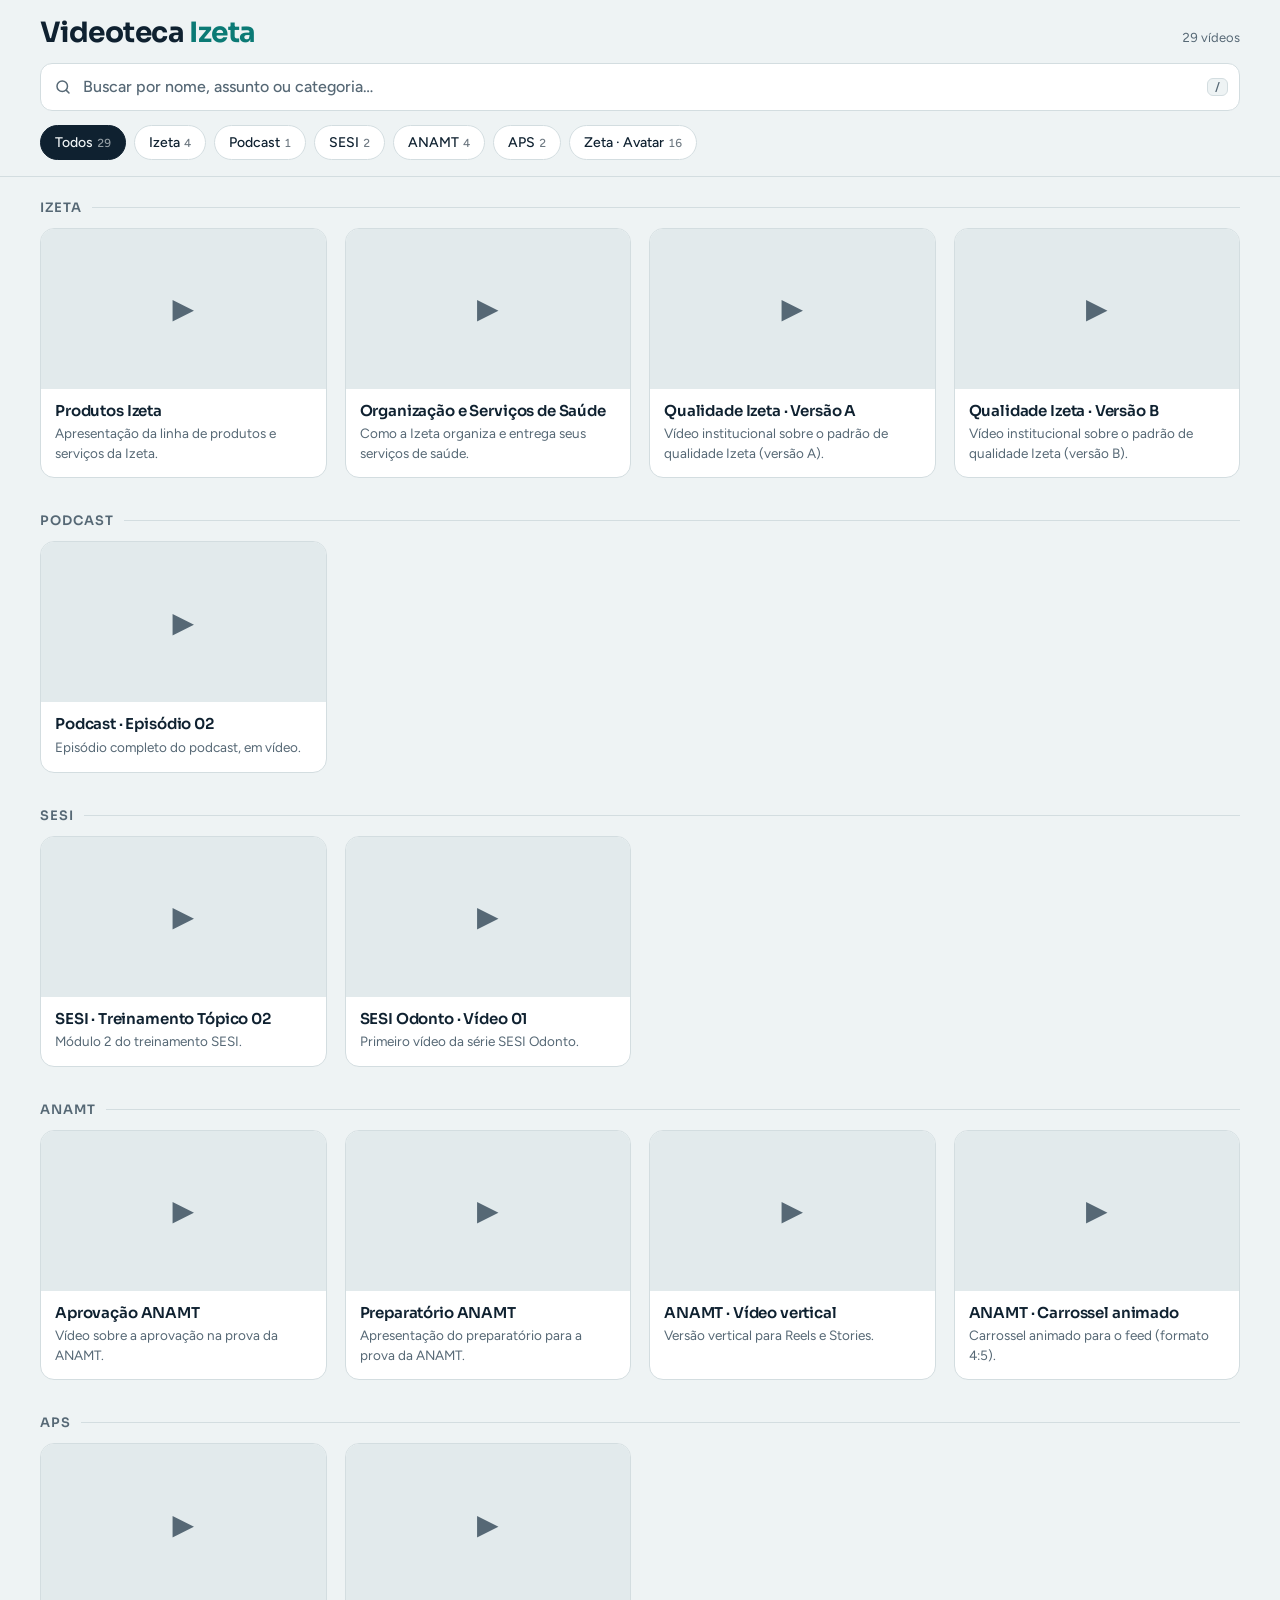
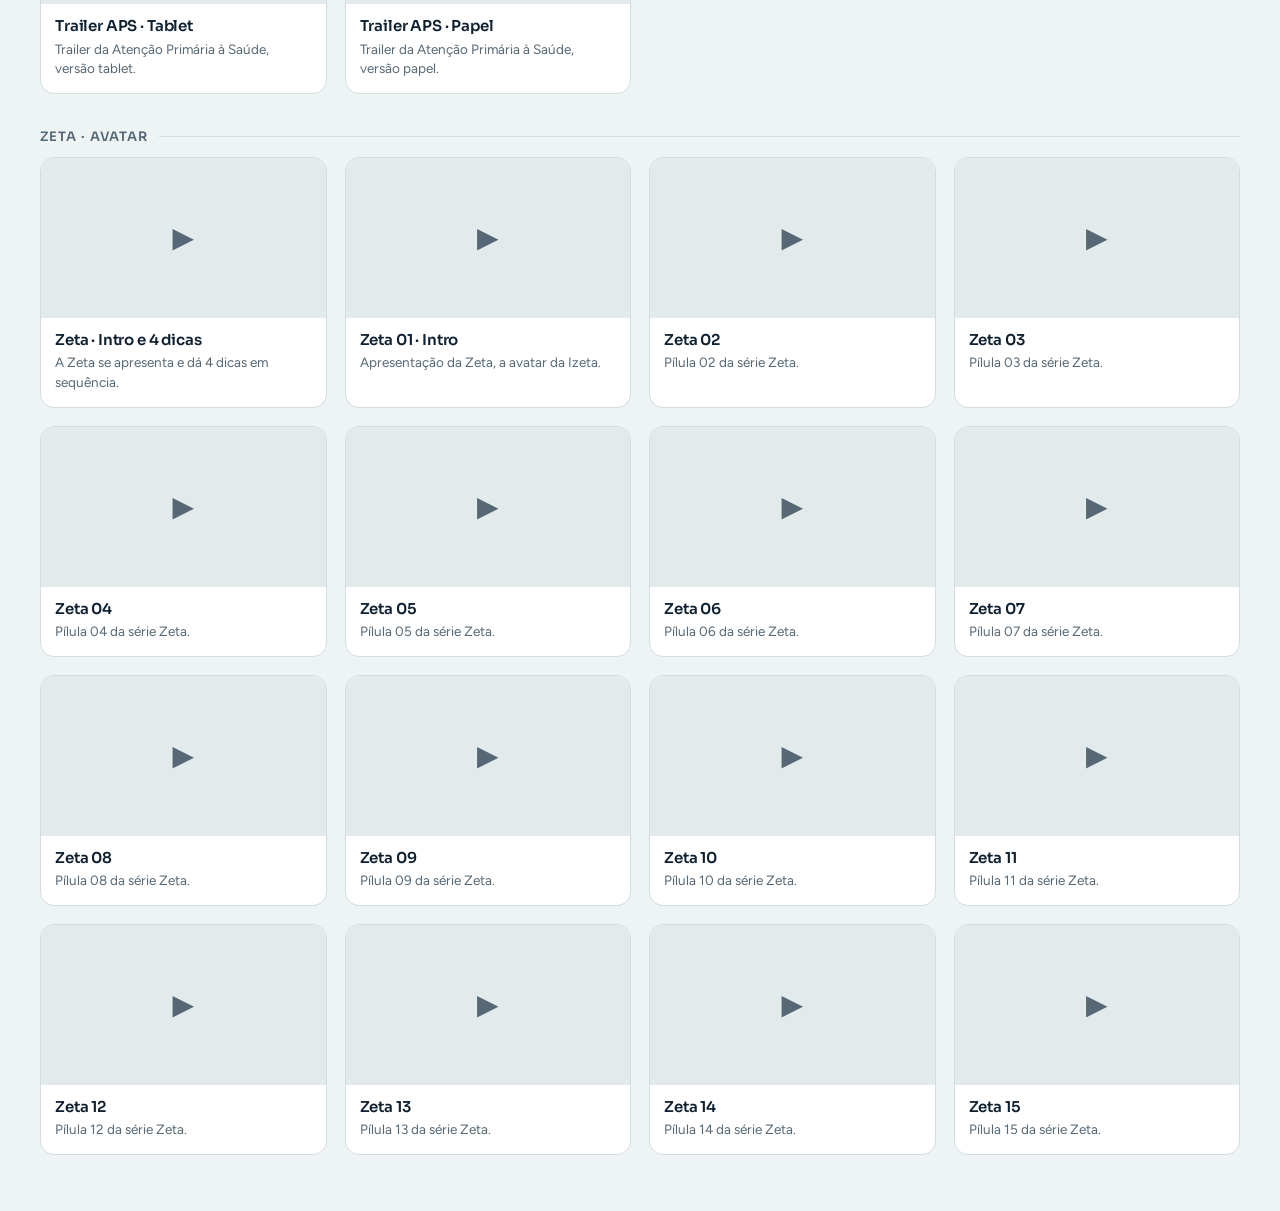
==== index.html @ fa420ab0 "Videoteca Izeta: menu de vídeos do Google Drive Co-Authored-By: Claude Opus 5.5 <noreply@anthropic.c" ====
<!doctype html>
<html lang="pt-BR">
<head>
<meta charset="utf-8">
<meta name="viewport" content="width=device-width, initial-scale=1, viewport-fit=cover">
<title>Videoteca Izeta</title>
<meta name="description" content="Menu de vídeos Izeta: busque e assista direto do Google Drive.">
<link rel="preconnect" href="https://fonts.googleapis.com">
<link rel="preconnect" href="https://fonts.gstatic.com" crossorigin>
<link rel="stylesheet" href="https://fonts.googleapis.com/css2?family=Sora:wght@500;600;700&family=Figtree:wght@400;500;600&display=swap">
<style>
  :root {
    color-scheme: light;
    --bg: #eef3f4;
    --surface: #ffffff;
    --surface-2: #e2eaec;
    --ink: #0f2130;
    --muted: #566875;
    --line: #d3dde0;
    --accent: #0b7a75;
    --accent-ink: #ffffff;
    --accent-soft: #d4ecea;
    --shade: rgba(15, 33, 48, .72);
    --shadow: 0 1px 2px rgba(15,33,48,.06), 0 8px 24px -12px rgba(15,33,48,.18);
    --display: "Sora", "Segoe UI", system-ui, sans-serif;
    --body: "Figtree", "Segoe UI", system-ui, sans-serif;
  }
  @media (prefers-color-scheme: dark) {
    :root:not([data-theme="light"]) {
      color-scheme: dark;
      --bg: #0b141b;
      --surface: #122029;
      --surface-2: #1a2b36;
      --ink: #e4eef1;
      --muted: #93a7b2;
      --line: #22363f;
      --accent: #3cc2b5;
      --accent-ink: #062422;
      --accent-soft: #143a38;
      --shade: rgba(3, 8, 12, .82);
      --shadow: 0 1px 2px rgba(0,0,0,.3), 0 10px 28px -14px rgba(0,0,0,.6);
    }
  }
  :root[data-theme="dark"] {
    color-scheme: dark;
    --bg: #0b141b; --surface: #122029; --surface-2: #1a2b36; --ink: #e4eef1; --muted: #93a7b2;
    --line: #22363f; --accent: #3cc2b5; --accent-ink: #062422; --accent-soft: #143a38;
    --shade: rgba(3, 8, 12, .82);
    --shadow: 0 1px 2px rgba(0,0,0,.3), 0 10px 28px -14px rgba(0,0,0,.6);
  }

  * { box-sizing: border-box; }
  html { padding-block: env(safe-area-inset-top, 0px) env(safe-area-inset-bottom, 0px); background: var(--bg); }
  body { margin: 0; background: var(--bg); color: var(--ink); font: 400 15px/1.5 var(--body); -webkit-font-smoothing: antialiased; }
  img { max-width: 100%; display: block; }
  [hidden] { display: none !important; }
  button { font: inherit; color: inherit; }
  :focus-visible { outline: 2px solid var(--accent); outline-offset: 2px; }

  .wrap { max-width: 1240px; margin: 0 auto; padding-inline: 20px; }

  /* ── Topo ── */
  header.top {
    position: sticky; top: env(safe-area-inset-top, 0px); z-index: 5;
    background: color-mix(in srgb, var(--bg) 88%, transparent);
    backdrop-filter: blur(12px); -webkit-backdrop-filter: blur(12px);
    border-bottom: 1px solid var(--line);
  }
  .top-inner { display: grid; gap: 14px; padding-block: 18px 14px; }
  .brand-row { display: flex; align-items: baseline; justify-content: space-between; gap: 16px; flex-wrap: wrap; }
  h1 { margin: 0; font: 700 clamp(22px, 3vw, 28px)/1.1 var(--display); letter-spacing: -.02em; }
  h1 span { color: var(--accent); }
  .count { color: var(--muted); font-size: 13px; font-variant-numeric: tabular-nums; }

  .search { position: relative; }
  .search svg { position: absolute; left: 14px; top: 50%; translate: 0 -50%; width: 18px; height: 18px; color: var(--muted); pointer-events: none; }
  .search input {
    width: 100%; height: 48px; padding: 0 44px 0 42px;
    border: 1px solid var(--line); border-radius: 12px;
    background: var(--surface); color: var(--ink); font: 500 16px var(--body);
  }
  .search input::placeholder { color: var(--muted); }
  .search input:focus { outline: none; border-color: var(--accent); box-shadow: 0 0 0 3px var(--accent-soft); }
  .search kbd {
    position: absolute; right: 12px; top: 50%; translate: 0 -50%;
    font: 600 12px var(--body); color: var(--muted);
    border: 1px solid var(--line); border-radius: 6px; padding: 1px 7px; background: var(--bg);
  }

  .search input:not(:placeholder-shown) + kbd { display: none; }
  .chips { display: flex; gap: 8px; overflow-x: auto; scrollbar-width: none; padding-bottom: 2px; }
  .chips::-webkit-scrollbar { display: none; }
  .chip {
    flex: none; border: 1px solid var(--line); background: var(--surface);
    border-radius: 999px; padding: 6px 14px; font-size: 14px; font-weight: 500; cursor: pointer; white-space: nowrap;
  }
  .chip:hover { border-color: var(--accent); }
  .chip[aria-pressed="true"] { background: var(--ink); border-color: var(--ink); color: var(--bg); }
  .chip small { font-variant-numeric: tabular-nums; opacity: .6; margin-left: 4px; }

  /* ── Grade ── */
  main { padding-block: 24px 56px; }
  .group + .group { margin-top: 36px; }
  .group h2 {
    margin: 0 0 14px; font: 600 13px/1 var(--display); text-transform: uppercase; letter-spacing: .08em; color: var(--muted);
    display: flex; align-items: center; gap: 10px;
  }
  .group h2::after { content: ""; flex: 1; height: 1px; background: var(--line); }
  .grid { display: grid; gap: 18px; grid-template-columns: repeat(auto-fill, minmax(240px, 1fr)); }

  .card {
    display: grid; grid-template-rows: auto 1fr; text-align: left; padding: 0; cursor: pointer;
    background: var(--surface); border: 1px solid var(--line); border-radius: 14px; overflow: hidden;
    transition: transform .18s ease, box-shadow .18s ease, border-color .18s ease;
  }
  .card:hover { transform: translateY(-2px); box-shadow: var(--shadow); border-color: color-mix(in srgb, var(--accent) 40%, var(--line)); }
  .thumb { position: relative; aspect-ratio: 16 / 9; background: var(--surface-2); overflow: hidden; }
  .thumb .bgblur { position: absolute; inset: -20px; width: calc(100% + 40px); height: calc(100% + 40px); object-fit: cover; filter: blur(18px) saturate(1.1); opacity: .7; }
  .thumb .img { position: relative; width: 100%; height: 100%; object-fit: cover; }
  .thumb.tall .img { object-fit: contain; }
  .thumb .fallback { position: absolute; inset: 0; display: grid; place-items: center; font: 700 28px var(--display); color: var(--muted); }
  .play {
    position: absolute; inset: 0; margin: auto; width: 52px; height: 52px; border-radius: 50%;
    background: var(--accent); color: var(--accent-ink); display: grid; place-items: center;
    opacity: 0; scale: .85; transition: opacity .18s, scale .18s; box-shadow: 0 6px 20px rgba(0,0,0,.25);
  }
  .play svg { width: 20px; height: 20px; margin-left: 3px; }
  .card:hover .play, .card:focus-visible .play { opacity: 1; scale: 1; }
  .fmt {
    position: absolute; left: 8px; bottom: 8px; font: 600 11px var(--body); letter-spacing: .04em;
    background: rgba(8, 18, 26, .72); color: #fff; padding: 2px 7px; border-radius: 5px;
  }
  .meta { padding: 12px 14px 14px; display: grid; gap: 4px; align-content: start; }
  .meta h3 { margin: 0; font: 600 15px/1.3 var(--display); letter-spacing: -.01em; text-wrap: balance; }
  .meta p { margin: 0; color: var(--muted); font-size: 13.5px; line-height: 1.45; }
  mark { background: var(--accent-soft); color: inherit; border-radius: 3px; padding: 0 1px; }

  .empty { text-align: center; padding: 64px 16px; color: var(--muted); }
  .empty strong { display: block; color: var(--ink); font: 600 18px var(--display); margin-bottom: 6px; }

  /* ── Player ── */
  dialog.player {
    border: 0; padding: 0; background: transparent; color: var(--ink);
    width: 100%; max-width: 100%; height: 100%; max-height: 100%;
  }
  dialog.player::backdrop { background: var(--shade); backdrop-filter: blur(4px); }
  .stage {
    height: 100%; display: grid; place-items: center; padding: 16px;
    padding-top: calc(16px + env(safe-area-inset-top, 0px)); padding-bottom: calc(16px + env(safe-area-inset-bottom, 0px));
  }
  .panel {
    background: var(--surface); border-radius: 16px; overflow: hidden; box-shadow: 0 30px 80px -20px rgba(0,0,0,.6);
    width: min(100%, var(--pw)); display: grid;
  }
  .screen-box { background: #000; }
  .screen { position: relative; background: #000; aspect-ratio: var(--ar); width: min(100%, var(--vw)); margin-inline: auto; }
  .screen iframe { position: absolute; inset: 0; width: 100%; height: 100%; border: 0; }
  .loading { position: absolute; inset: 0; display: grid; place-items: center; color: #9fb3bd; font-size: 14px; }
  .info { padding: 14px 16px 16px; display: grid; gap: 12px; }
  .info-head { display: flex; gap: 12px; align-items: flex-start; justify-content: space-between; }
  .info h2 { margin: 0; font: 600 18px/1.25 var(--display); }
  .info .desc { margin: 4px 0 0; color: var(--muted); font-size: 14px; }
  .close {
    flex: none; width: 36px; height: 36px; border-radius: 10px; border: 1px solid var(--line);
    background: var(--bg); cursor: pointer; display: grid; place-items: center;
  }
  .close svg { width: 16px; height: 16px; }
  .controls { display: flex; flex-wrap: wrap; align-items: center; gap: 10px 16px; justify-content: space-between; }
  .quality { display: flex; align-items: center; gap: 10px; }
  .quality .lbl { font-size: 12px; font-weight: 600; letter-spacing: .06em; text-transform: uppercase; color: var(--muted); }
  .seg { display: inline-flex; background: var(--bg); border: 1px solid var(--line); border-radius: 10px; padding: 3px; }
  .seg button {
    border: 0; background: transparent; padding: 6px 12px; border-radius: 7px; cursor: pointer;
    font-size: 14px; font-weight: 600; display: grid; line-height: 1.15; text-align: center;
  }
  .seg button small { font-weight: 500; font-size: 11px; color: var(--muted); }
  .seg button[aria-pressed="true"] { background: var(--accent); color: var(--accent-ink); }
  .seg button[aria-pressed="true"] small { color: inherit; opacity: .8; }
  .seg button:disabled { cursor: not-allowed; opacity: .4; }
  .ext { font-size: 14px; font-weight: 500; color: var(--accent); text-decoration: none; }
  .ext:hover { text-decoration: underline; }
  .note { margin: 0; font-size: 13px; color: var(--muted); background: var(--bg); border-radius: 10px; padding: 8px 12px; }
  .note b { color: var(--ink); font-weight: 600; }

  @media (max-width: 520px) {
    .wrap { padding-inline: 16px; }
    .grid { grid-template-columns: repeat(auto-fill, minmax(150px, 1fr)); gap: 12px; }
    .meta p { display: none; }
    .search kbd { display: none; }
    .stage { padding: 8px; }
  }
  @media (prefers-reduced-motion: reduce) {
    .card, .play { transition: none; }
  }
</style>
</head>
<body>

<header class="top">
  <div class="wrap top-inner">
    <div class="brand-row">
      <h1>Videoteca <span>Izeta</span></h1>
      <div class="count" id="count"></div>
    </div>
    <label class="search" for="q">
      <svg viewBox="0 0 24 24" fill="none" stroke="currentColor" stroke-width="2" stroke-linecap="round"><circle cx="11" cy="11" r="7"/><path d="m20 20-3.5-3.5"/></svg>
      <input id="q" type="search" placeholder="Buscar por nome, assunto ou categoria…" autocomplete="off" aria-label="Buscar vídeos">
      <kbd>/</kbd>
    </label>
    <div class="chips" id="chips" role="group" aria-label="Filtrar por categoria"></div>
  </div>
</header>

<main class="wrap" id="list"></main>

<dialog class="player" id="player" aria-labelledby="pTitle">
  <div class="stage" id="stage">
    <div class="panel" id="panel">
      <div class="screen-box">
        <div class="screen">
          <div class="loading">Carregando vídeo…</div>
          <iframe id="frame" title="Player de vídeo" allow="autoplay; fullscreen" allowfullscreen></iframe>
        </div>
      </div>
      <div class="info">
        <div class="info-head">
          <div>
            <h2 id="pTitle"></h2>
            <p class="desc" id="pDesc"></p>
          </div>
          <button class="close" id="close" aria-label="Fechar player">
            <svg viewBox="0 0 24 24" fill="none" stroke="currentColor" stroke-width="2.4" stroke-linecap="round"><path d="M6 6l12 12M18 6 6 18"/></svg>
          </button>
        </div>
        <div class="controls">
          <div class="quality">
            <span class="lbl">Qualidade</span>
            <div class="seg" id="seg" role="group" aria-label="Qualidade do vídeo"></div>
          </div>
          <a class="ext" id="pLink" target="_blank" rel="noopener">Abrir no Google Drive ↗</a>
        </div>
        <p class="note" id="pNote" hidden></p>
      </div>
    </div>
  </div>
</dialog>

<script src="videos.js"></script>
<script>
(() => {
  const VIDEOS = (window.VIDEOS || []).map((v, i) => ({ ...v, idx: i, key: v.versoes.alta }));
  const QUALIDADES = [
    { id: "alta",  nome: "Alta",  dica: "1080p" },
    { id: "media", nome: "Média", dica: "720p" },
    { id: "baixa", nome: "Baixa", dica: "360p" }
  ];
  const FORMATOS = {
    horizontal: { ar: "16 / 9", rotulo: "16:9" },
    vertical:   { ar: "9 / 16", rotulo: "9:16" },
    quadrado:   { ar: "4 / 5",  rotulo: "4:5" }
  };

  const $ = s => document.querySelector(s);
  const list = $("#list"), q = $("#q"), chips = $("#chips"), count = $("#count");
  const dlg = $("#player"), frame = $("#frame"), seg = $("#seg");

  const store = {
    get(k) { try { return localStorage.getItem(k); } catch { return null; } },
    set(k, v) { try { localStorage.setItem(k, v); } catch {} }
  };

  const norm = s => (s || "").normalize("NFD").replace(/[̀-ͯ]/g, "").toLowerCase();
  const esc = s => String(s).replace(/[&<>"']/g, c => ({ "&": "&amp;", "<": "&lt;", ">": "&gt;", '"': "&quot;", "'": "&#39;" }[c]));
  const thumbUrl = v => `https://drive.google.com/thumbnail?id=${v.capa || v.versoes.alta}&sz=w640`;
  const previewUrl = id => `https://drive.google.com/file/d/${id}/preview`;
  const viewUrl = id => `https://drive.google.com/file/d/${id}/view`;

  // Destaca os termos buscados sem quebrar acentos
  function highlight(text, terms) {
    if (!terms.length) return esc(text);
    const n = norm(text);
    const marks = new Array(text.length).fill(false);
    for (const t of terms) {
      let i = n.indexOf(t);
      while (i !== -1) { for (let j = i; j < i + t.length; j++) marks[j] = true; i = n.indexOf(t, i + t.length); }
    }
    let out = "", open = false;
    for (let i = 0; i < text.length; i++) {
      if (marks[i] && !open) { out += "<mark>"; open = true; }
      if (!marks[i] && open) { out += "</mark>"; open = false; }
      out += esc(text[i]);
    }
    return out + (open ? "</mark>" : "");
  }

  // ── Filtros ──
  const categorias = [...new Set(VIDEOS.map(v => v.categoria))];
  let catAtual = "Todos";
  function renderChips() {
    const all = [["Todos", VIDEOS.length], ...categorias.map(c => [c, VIDEOS.filter(v => v.categoria === c).length])];
    chips.innerHTML = all.map(([c, n]) =>
      `<button class="chip" aria-pressed="${c === catAtual}" data-cat="${esc(c)}">${esc(c)}<small>${n}</small></button>`
    ).join("");
  }
  chips.addEventListener("click", e => {
    const b = e.target.closest(".chip"); if (!b) return;
    catAtual = b.dataset.cat; renderChips(); render();
  });

  // ── Lista ──
  function card(v, terms) {
    const f = FORMATOS[v.formato] || FORMATOS.horizontal;
    const tall = v.formato !== "horizontal";
    const src = thumbUrl(v);
    return `
      <button class="card" data-i="${v.idx}" aria-label="Assistir: ${esc(v.titulo)}">
        <div class="thumb${tall ? " tall" : ""}">
          ${tall ? `<img class="bgblur" src="${src}" alt="" loading="lazy" aria-hidden="true">` : ""}
          <img class="img" src="${src}" alt="" loading="lazy" referrerpolicy="no-referrer"
               onerror="this.closest('.thumb').innerHTML='<div class=fallback>▶</div>'">
          <span class="fmt">${f.rotulo}</span>
          <span class="play"><svg viewBox="0 0 24 24" fill="currentColor"><path d="M7 4.5v15l13-7.5z"/></svg></span>
        </div>
        <div class="meta">
          <h3>${highlight(v.titulo, terms)}</h3>
          <p>${highlight(v.descricao || "", terms)}</p>
        </div>
      </button>`;
  }

  function render() {
    const terms = norm(q.value).split(/\s+/).filter(Boolean);
    const found = VIDEOS.filter(v => {
      if (catAtual !== "Todos" && v.categoria !== catAtual) return false;
      const hay = norm(`${v.titulo} ${v.descricao} ${v.categoria}`);
      return terms.every(t => hay.includes(t));
    });

    count.textContent = found.length === VIDEOS.length
      ? `${VIDEOS.length} vídeos`
      : `${found.length} de ${VIDEOS.length} vídeos`;

    if (!found.length) {
      list.innerHTML = `<div class="empty"><strong>Nenhum vídeo encontrado</strong>Tente outra palavra ou escolha “Todos” nos filtros.</div>`;
      return;
    }
    const grupos = catAtual === "Todos" ? categorias : [catAtual];
    list.innerHTML = grupos.map(c => {
      const itens = found.filter(v => v.categoria === c);
      if (!itens.length) return "";
      return `<section class="group"><h2>${esc(c)}</h2><div class="grid">${itens.map(v => card(v, terms)).join("")}</div></section>`;
    }).join("");
  }

  list.addEventListener("click", e => {
    const c = e.target.closest(".card"); if (c) abrir(VIDEOS[+c.dataset.i]);
  });
  q.addEventListener("input", render);

  // ── Player ──
  let atual = null;
  let qualidade = store.get("qualidade") || "alta";

  function tamanhoPainel(v) {
    const f = FORMATOS[v.formato] || FORMATOS.horizontal;
    const [w, h] = f.ar.split("/").map(Number);
    const panel = $("#panel");
    panel.style.setProperty("--ar", f.ar);
    // Largura máxima: o vídeo + os controles abaixo dele cabem na tela sem rolar
    const controles = window.innerWidth < 520 ? 250 : 210;
    const maxH = window.innerHeight - controles - 32;
    const byHeight = Math.max(240, maxH) * (w / h);
    const vw = Math.min(1100, Math.max(200, byHeight), window.innerWidth - 32);
    panel.style.setProperty("--vw", vw + "px");
    panel.style.setProperty("--pw", Math.max(vw, 460) + "px");
  }

  function tocar() {
    const v = atual;
    const disponivel = QUALIDADES.filter(x => v.versoes[x.id]);
    const escolhida = v.versoes[qualidade] ? qualidade : "alta";
    const id = v.versoes[escolhida];

    seg.innerHTML = QUALIDADES.map(x => {
      const tem = !!v.versoes[x.id];
      const on = tem && x.id === escolhida;
      return `<button data-q="${x.id}" aria-pressed="${on}" ${tem ? "" : "disabled"}
                title="${tem ? "Tocar em qualidade " + x.nome.toLowerCase() : "Versão " + x.nome.toLowerCase() + " ainda não cadastrada"}">
                ${x.nome}<small>${x.dica}</small></button>`;
    }).join("");

    const note = $("#pNote");
    if (disponivel.length < QUALIDADES.length) {
      note.innerHTML = `Este vídeo tem só o arquivo original. Para economizar internet, toque na <b>⚙ engrenagem</b> do player e escolha <b>Qualidade → 360p</b> ou <b>720p</b>.`;
      note.hidden = false;
    } else note.hidden = true;

    const src = previewUrl(id);
    if (frame.getAttribute("src") !== src) frame.src = src;
    $("#pLink").href = viewUrl(id);
  }

  seg.addEventListener("click", e => {
    const b = e.target.closest("button"); if (!b || b.disabled) return;
    qualidade = b.dataset.q; store.set("qualidade", qualidade); tocar();
  });

  function abrir(v, { push = true } = {}) {
    atual = v;
    $("#pTitle").textContent = v.titulo;
    $("#pDesc").textContent = v.descricao || "";
    tamanhoPainel(v);
    tocar();
    if (!dlg.open) dlg.showModal();
    if (push && location.hash.slice(1) !== v.key) history.pushState(null, "", "#" + v.key);
  }
  function fechar() {
    frame.removeAttribute("src");
    if (dlg.open) dlg.close();
    atual = null;
    if (location.hash) history.pushState(null, "", location.pathname + location.search);
  }

  $("#close").addEventListener("click", fechar);
  dlg.addEventListener("cancel", e => { e.preventDefault(); fechar(); });
  $("#stage").addEventListener("click", e => { if (e.target.id === "stage") fechar(); });
  window.addEventListener("resize", () => { if (atual) tamanhoPainel(atual); });

  function pelaUrl() {
    const k = location.hash.slice(1);
    const v = VIDEOS.find(x => x.key === k);
    if (v) abrir(v, { push: false });
    else if (dlg.open) { frame.removeAttribute("src"); dlg.close(); atual = null; }
  }
  window.addEventListener("popstate", pelaUrl);

  // Atalho "/" para buscar
  document.addEventListener("keydown", e => {
    if (e.key === "/" && document.activeElement !== q && !dlg.open) { e.preventDefault(); q.focus(); }
  });

  renderChips();
  render();
  pelaUrl();
})();
</script>
</body>
</html>
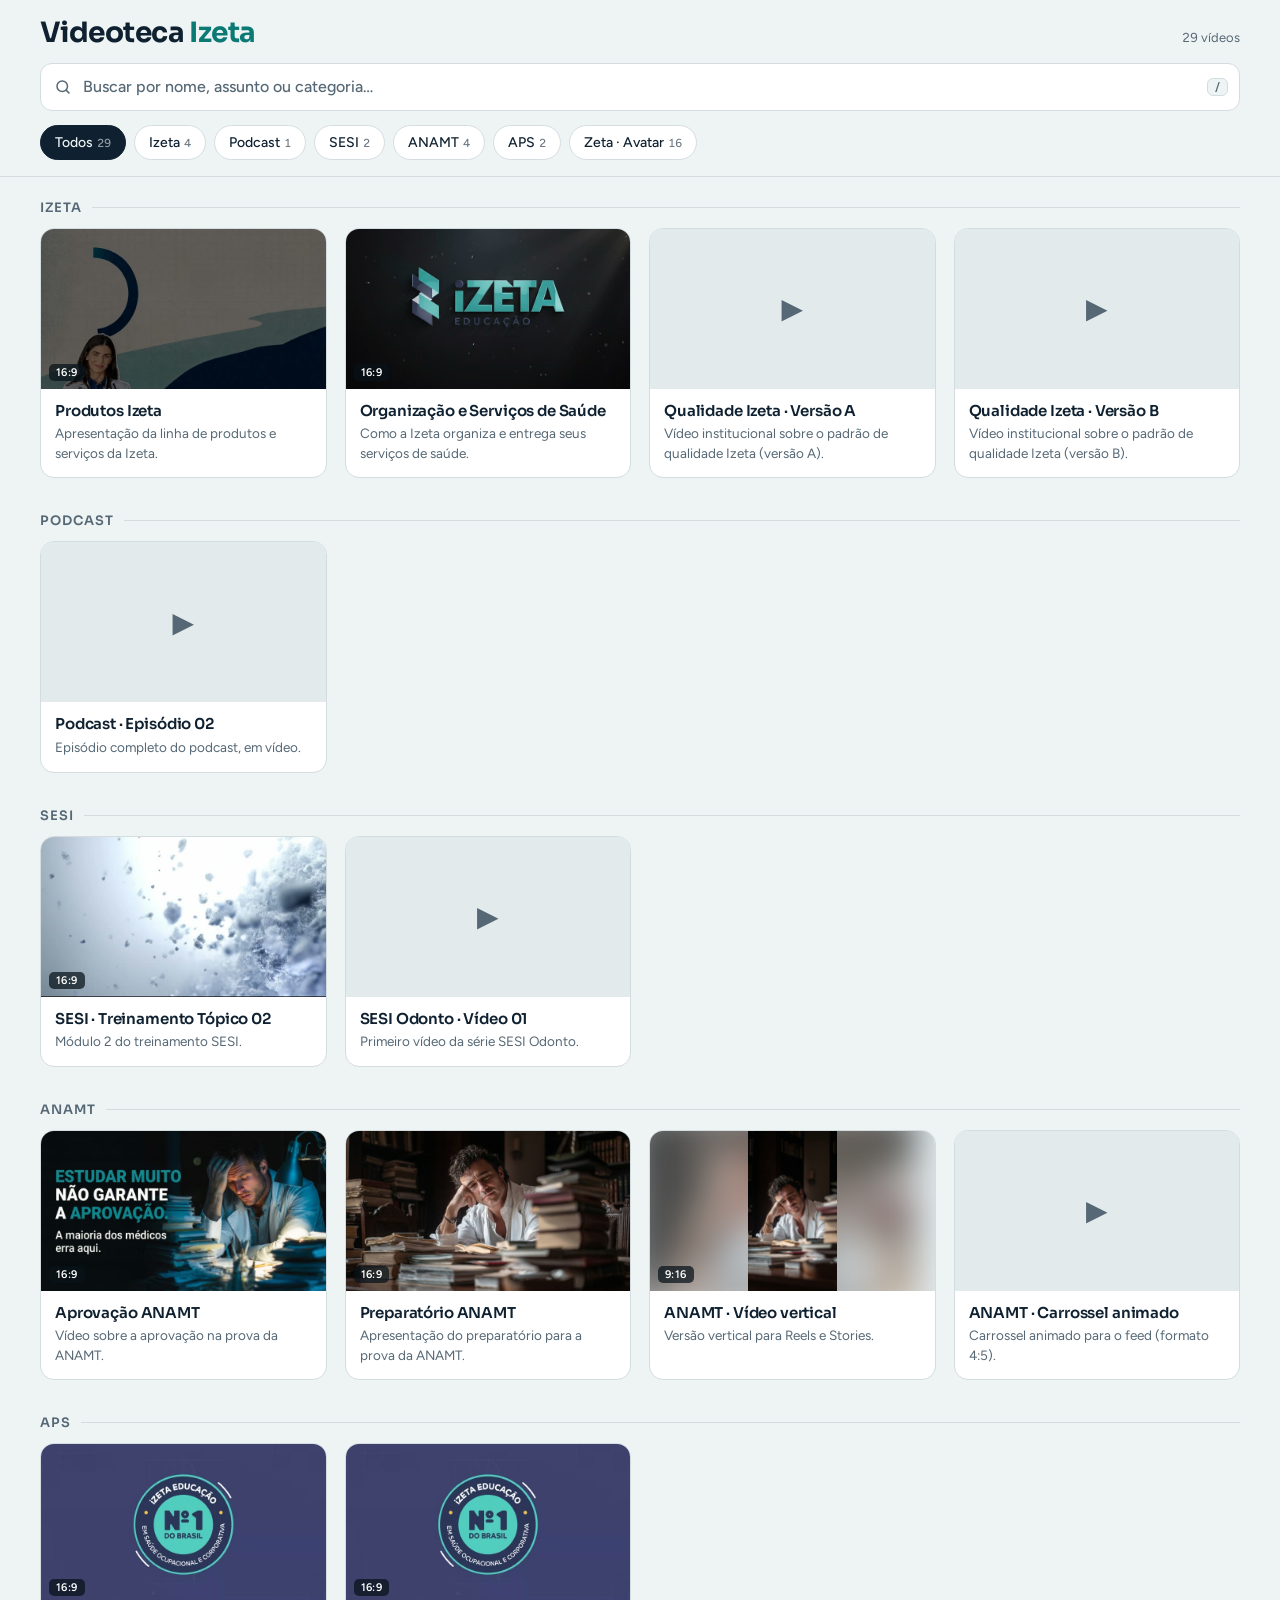
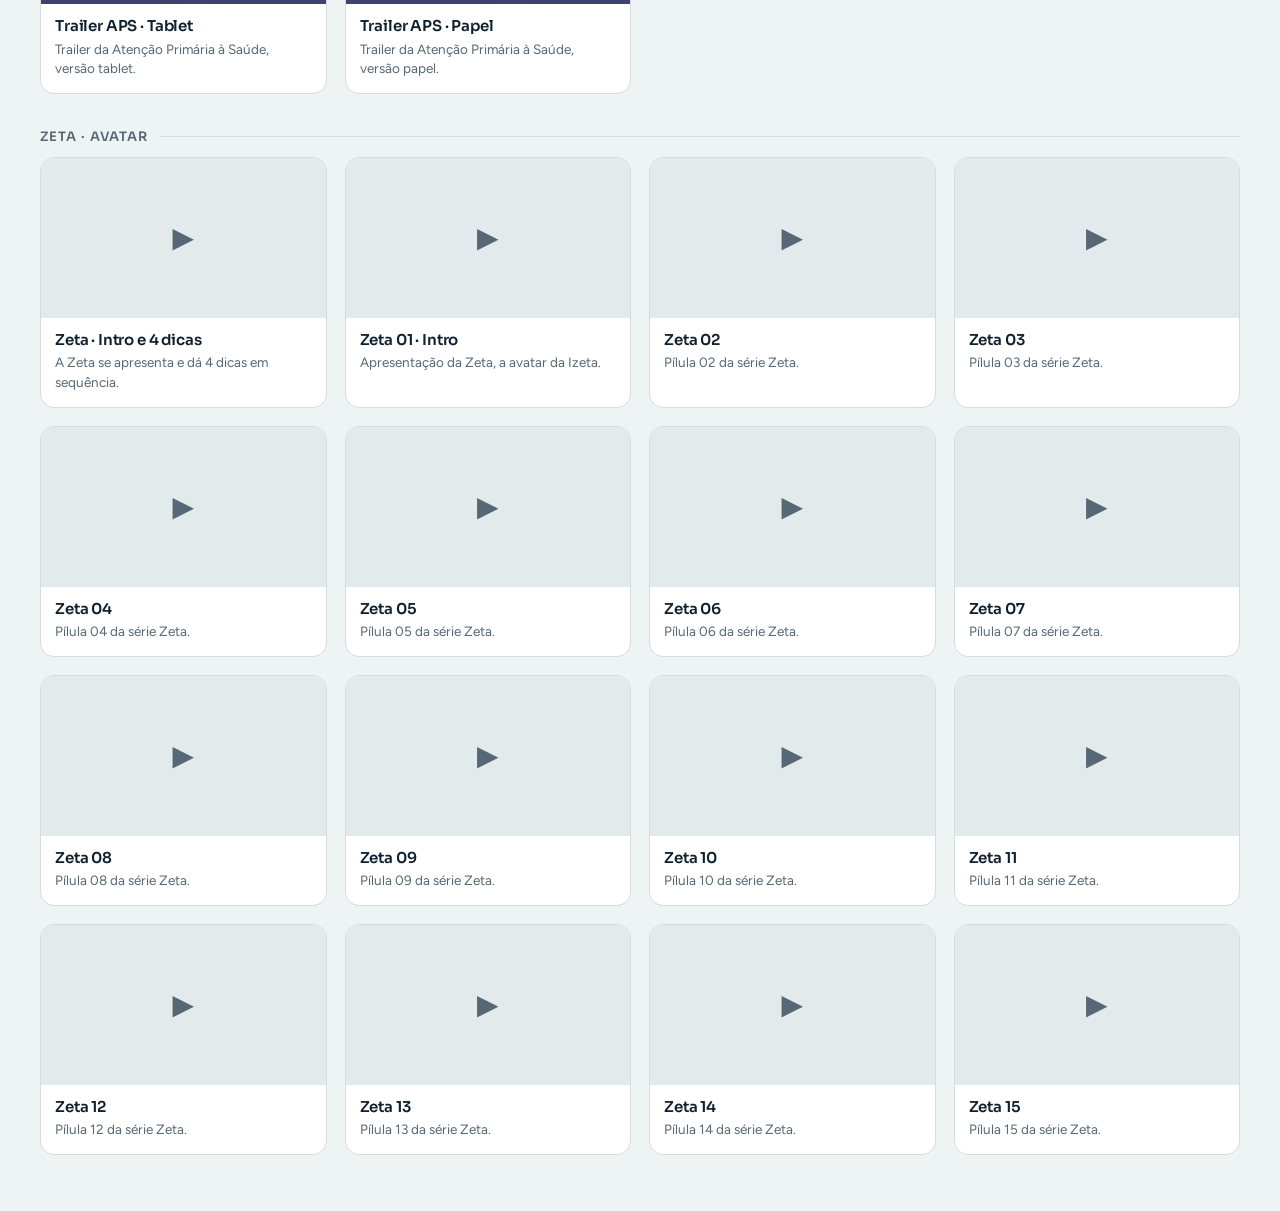
==== commit e29f011c: "Capas próprias para os 8 vídeos que abriam com quadro preto ou em fade Co-Authored-By: Claude Opus 5" ====
--- a/index.html
+++ b/index.html
@@ -177,6 +177,16 @@
   .seg button[aria-pressed="true"] { background: var(--accent); color: var(--accent-ink); }
   .seg button[aria-pressed="true"] small { color: inherit; opacity: .8; }
   .seg button:disabled { cursor: not-allowed; opacity: .4; }
+  .actions { display: flex; align-items: center; gap: 14px; flex-wrap: wrap; }
+  .dl {
+    display: inline-flex; align-items: center; gap: 8px; text-decoration: none;
+    background: var(--ink); color: var(--bg); padding: 9px 14px; border-radius: 10px;
+    font-size: 14px; font-weight: 600;
+  }
+  .dl:hover { background: var(--accent); color: var(--accent-ink); }
+  .dl svg { width: 17px; height: 17px; }
+  .dl small { font-weight: 500; opacity: .7; font-variant-numeric: tabular-nums; }
+  .dl small:empty { display: none; }
   .ext { font-size: 14px; font-weight: 500; color: var(--accent); text-decoration: none; }
   .ext:hover { text-decoration: underline; }
   .note { margin: 0; font-size: 13px; color: var(--muted); background: var(--bg); border-radius: 10px; padding: 8px 12px; }
@@ -237,7 +247,13 @@
             <span class="lbl">Qualidade</span>
             <div class="seg" id="seg" role="group" aria-label="Qualidade do vídeo"></div>
           </div>
-          <a class="ext" id="pLink" target="_blank" rel="noopener">Abrir no Google Drive ↗</a>
+          <div class="actions">
+            <a class="dl" id="pDown" target="_blank" rel="noopener">
+              <svg viewBox="0 0 24 24" fill="none" stroke="currentColor" stroke-width="2.2" stroke-linecap="round" stroke-linejoin="round"><path d="M12 4v11m0 0-4.5-4.5M12 15l4.5-4.5M5 19h14"/></svg>
+              <span>Baixar vídeo</span><small id="pSize"></small>
+            </a>
+            <a class="ext" id="pLink" target="_blank" rel="noopener">Abrir no Drive ↗</a>
+          </div>
         </div>
         <p class="note" id="pNote" hidden></p>
       </div>
@@ -271,9 +287,14 @@
 
   const norm = s => (s || "").normalize("NFD").replace(/[̀-ͯ]/g, "").toLowerCase();
   const esc = s => String(s).replace(/[&<>"']/g, c => ({ "&": "&amp;", "<": "&lt;", ">": "&gt;", '"': "&quot;", "'": "&#39;" }[c]));
-  const thumbUrl = v => `https://drive.google.com/thumbnail?id=${v.capa || v.versoes.alta}&sz=w640`;
+  // capa: caminho de imagem no site (ex.: "capas/x.jpg") ou ID de imagem no Drive
+  const thumbUrl = v => v.capa && /[./]/.test(v.capa)
+    ? v.capa
+    : `https://drive.google.com/thumbnail?id=${v.capa || v.versoes.alta}&sz=w640`;
   const previewUrl = id => `https://drive.google.com/file/d/${id}/preview`;
   const viewUrl = id => `https://drive.google.com/file/d/${id}/view`;
+  // confirm=t pula o aviso do Drive de "arquivo grande demais para verificar vírus"
+  const downloadUrl = id => `https://drive.usercontent.google.com/download?id=${id}&export=download&confirm=t`;
 
   // Destaca os termos buscados sem quebrar acentos
   function highlight(text, terms) {
@@ -398,6 +419,9 @@
     const src = previewUrl(id);
     if (frame.getAttribute("src") !== src) frame.src = src;
     $("#pLink").href = viewUrl(id);
+    $("#pDown").href = downloadUrl(id);
+    // O tamanho cadastrado vale para o arquivo original (alta)
+    $("#pSize").textContent = escolhida === "alta" && v.tamanho ? `· ${v.tamanho}` : "";
   }
 
   seg.addEventListener("click", e => {
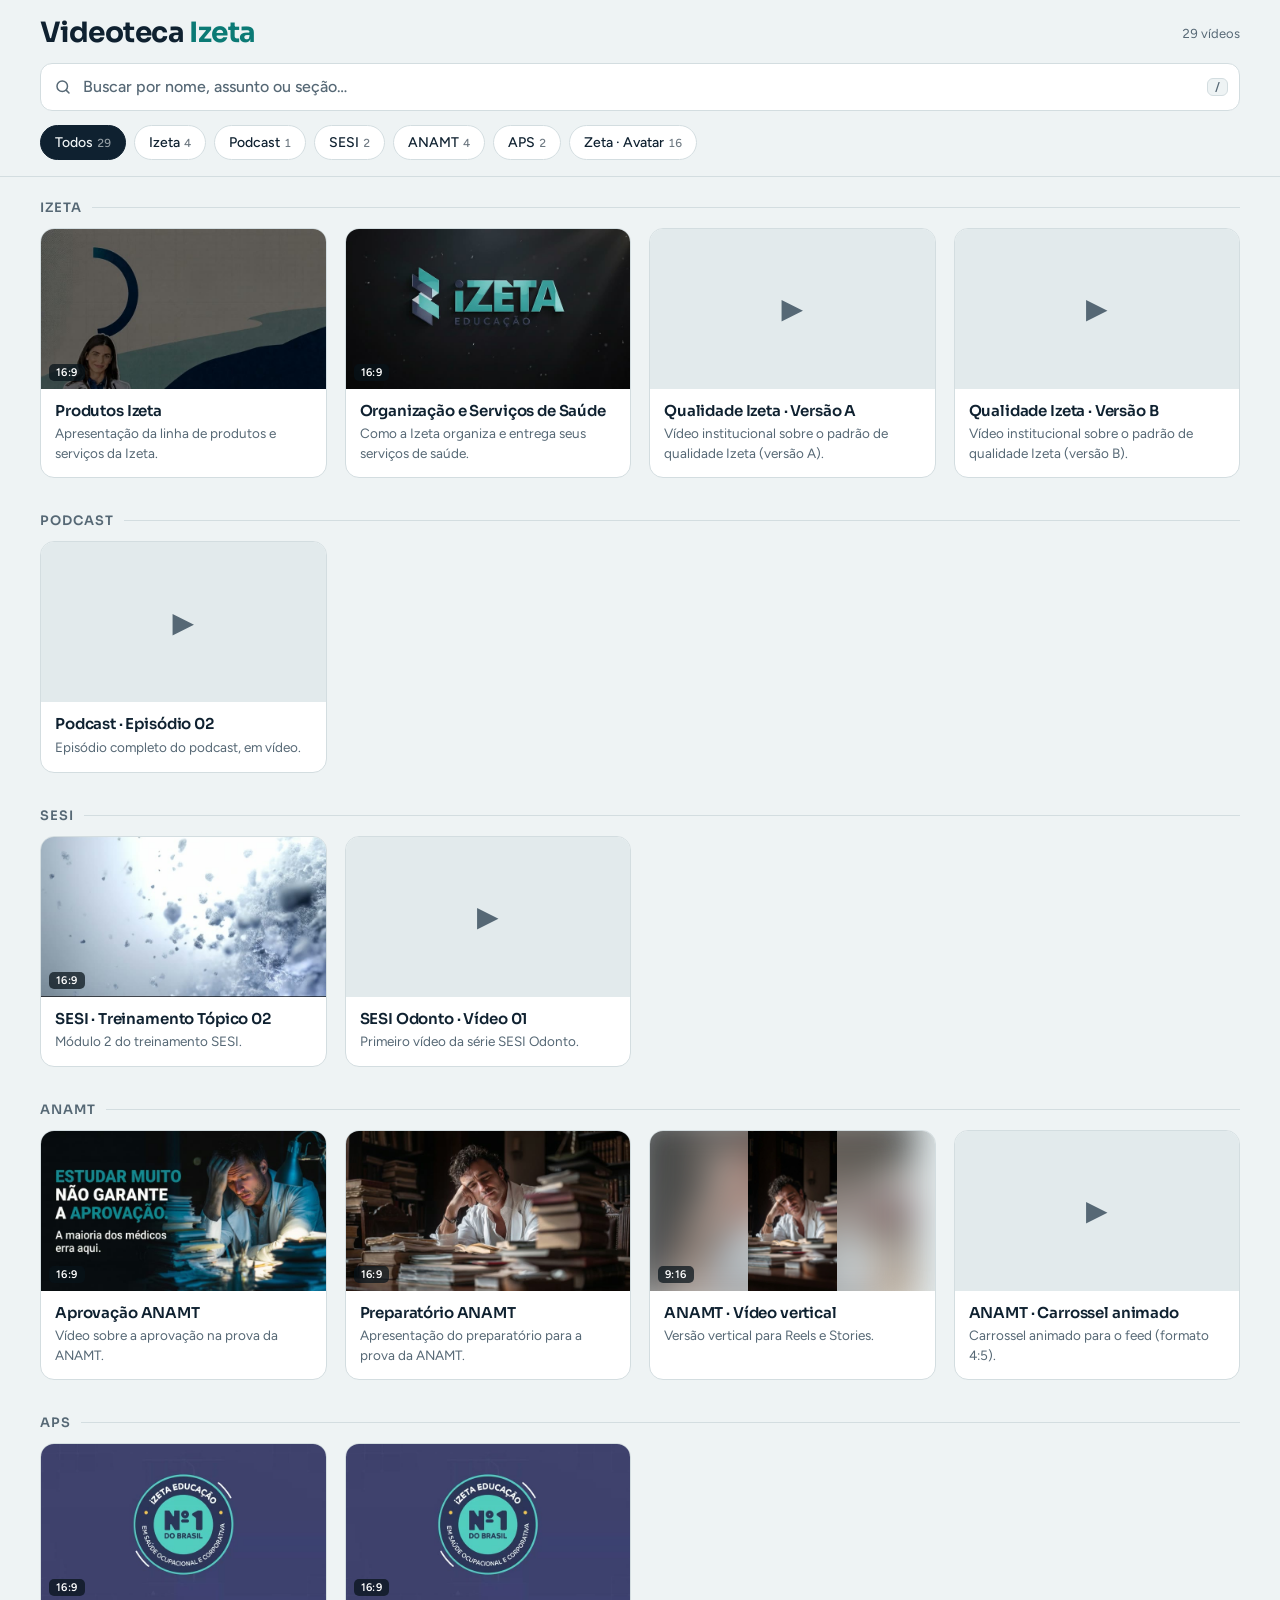
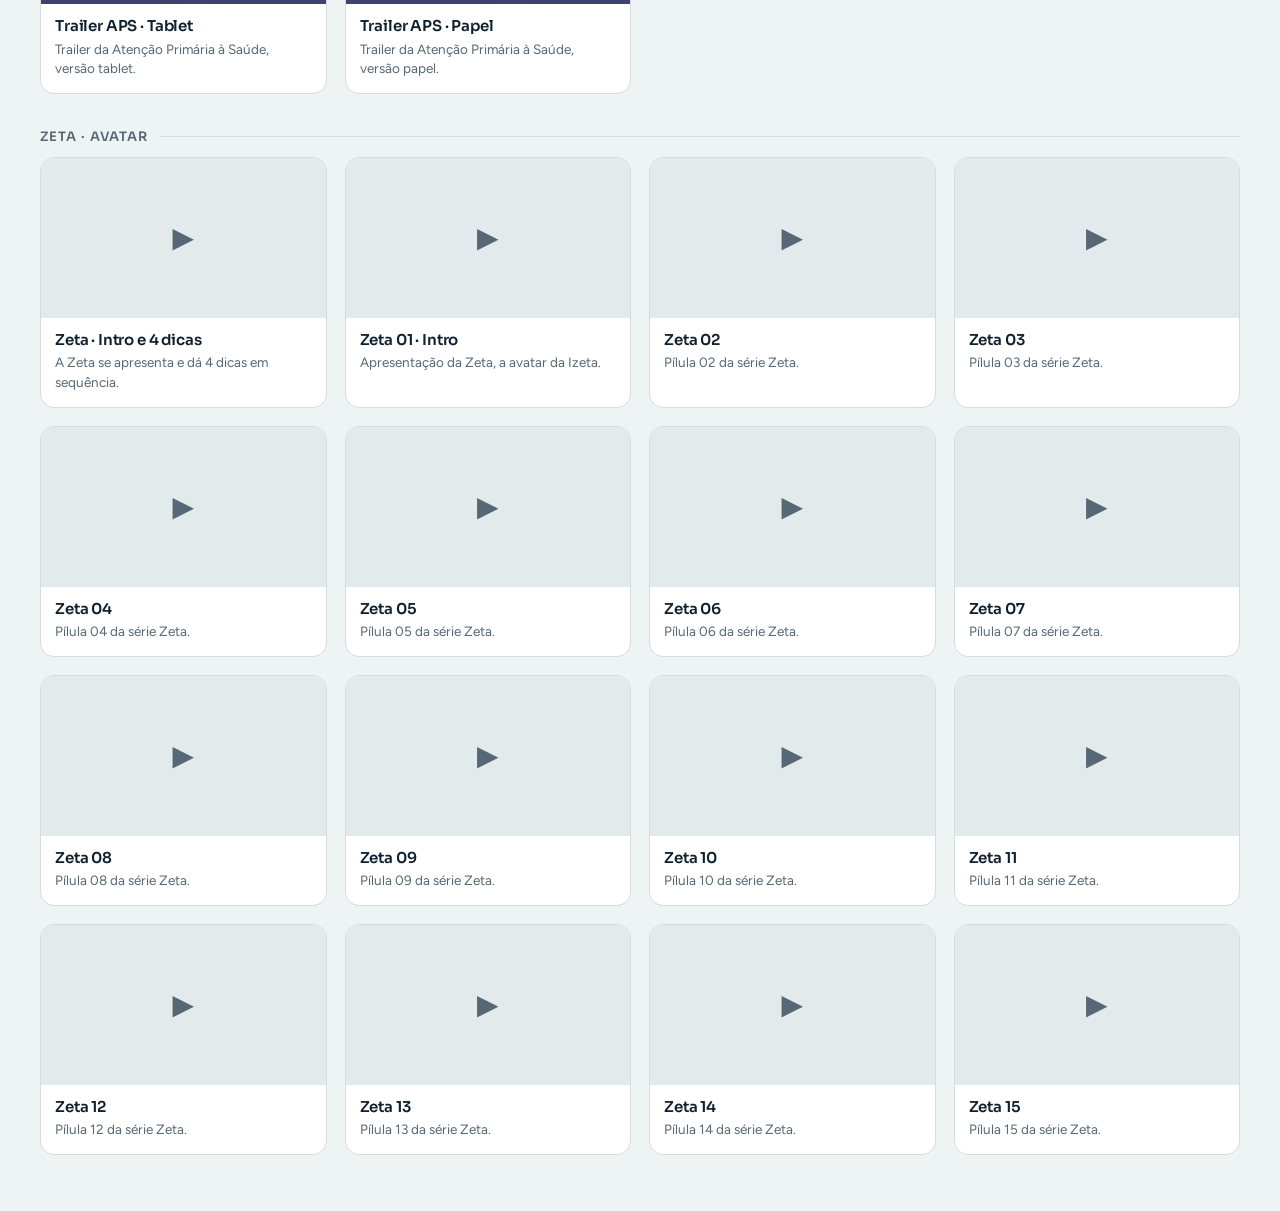
==== commit 63293814: "Painel administrativo com planilha Google e Apps Script - admin.html: vídeos, seções, aparência, dow" ====
--- a/index.html
+++ b/index.html
@@ -8,55 +8,8 @@
 <link rel="preconnect" href="https://fonts.googleapis.com">
 <link rel="preconnect" href="https://fonts.gstatic.com" crossorigin>
 <link rel="stylesheet" href="https://fonts.googleapis.com/css2?family=Sora:wght@500;600;700&family=Figtree:wght@400;500;600&display=swap">
+<link rel="stylesheet" href="tema.css">
 <style>
-  :root {
-    color-scheme: light;
-    --bg: #eef3f4;
-    --surface: #ffffff;
-    --surface-2: #e2eaec;
-    --ink: #0f2130;
-    --muted: #566875;
-    --line: #d3dde0;
-    --accent: #0b7a75;
-    --accent-ink: #ffffff;
-    --accent-soft: #d4ecea;
-    --shade: rgba(15, 33, 48, .72);
-    --shadow: 0 1px 2px rgba(15,33,48,.06), 0 8px 24px -12px rgba(15,33,48,.18);
-    --display: "Sora", "Segoe UI", system-ui, sans-serif;
-    --body: "Figtree", "Segoe UI", system-ui, sans-serif;
-  }
-  @media (prefers-color-scheme: dark) {
-    :root:not([data-theme="light"]) {
-      color-scheme: dark;
-      --bg: #0b141b;
-      --surface: #122029;
-      --surface-2: #1a2b36;
-      --ink: #e4eef1;
-      --muted: #93a7b2;
-      --line: #22363f;
-      --accent: #3cc2b5;
-      --accent-ink: #062422;
-      --accent-soft: #143a38;
-      --shade: rgba(3, 8, 12, .82);
-      --shadow: 0 1px 2px rgba(0,0,0,.3), 0 10px 28px -14px rgba(0,0,0,.6);
-    }
-  }
-  :root[data-theme="dark"] {
-    color-scheme: dark;
-    --bg: #0b141b; --surface: #122029; --surface-2: #1a2b36; --ink: #e4eef1; --muted: #93a7b2;
-    --line: #22363f; --accent: #3cc2b5; --accent-ink: #062422; --accent-soft: #143a38;
-    --shade: rgba(3, 8, 12, .82);
-    --shadow: 0 1px 2px rgba(0,0,0,.3), 0 10px 28px -14px rgba(0,0,0,.6);
-  }
-
-  * { box-sizing: border-box; }
-  html { padding-block: env(safe-area-inset-top, 0px) env(safe-area-inset-bottom, 0px); background: var(--bg); }
-  body { margin: 0; background: var(--bg); color: var(--ink); font: 400 15px/1.5 var(--body); -webkit-font-smoothing: antialiased; }
-  img { max-width: 100%; display: block; }
-  [hidden] { display: none !important; }
-  button { font: inherit; color: inherit; }
-  :focus-visible { outline: 2px solid var(--accent); outline-offset: 2px; }
-
   .wrap { max-width: 1240px; margin: 0 auto; padding-inline: 20px; }
 
   /* ── Topo ── */
@@ -67,9 +20,12 @@
     border-bottom: 1px solid var(--line);
   }
   .top-inner { display: grid; gap: 14px; padding-block: 18px 14px; }
-  .brand-row { display: flex; align-items: baseline; justify-content: space-between; gap: 16px; flex-wrap: wrap; }
+  .brand-row { display: flex; align-items: center; justify-content: space-between; gap: 16px; flex-wrap: wrap; }
+  .brand { display: flex; align-items: center; gap: 12px; min-width: 0; }
+  .brand img { height: 40px; width: auto; max-width: 160px; object-fit: contain; }
   h1 { margin: 0; font: 700 clamp(22px, 3vw, 28px)/1.1 var(--display); letter-spacing: -.02em; }
   h1 span { color: var(--accent); }
+  .sub { margin: 3px 0 0; color: var(--muted); font-size: 14px; }
   .count { color: var(--muted); font-size: 13px; font-variant-numeric: tabular-nums; }
 
   .search { position: relative; }
@@ -86,8 +42,8 @@
     font: 600 12px var(--body); color: var(--muted);
     border: 1px solid var(--line); border-radius: 6px; padding: 1px 7px; background: var(--bg);
   }
-
   .search input:not(:placeholder-shown) + kbd { display: none; }
+
   .chips { display: flex; gap: 8px; overflow-x: auto; scrollbar-width: none; padding-bottom: 2px; }
   .chips::-webkit-scrollbar { display: none; }
   .chip {
@@ -209,19 +165,25 @@
 <header class="top">
   <div class="wrap top-inner">
     <div class="brand-row">
-      <h1>Videoteca <span>Izeta</span></h1>
+      <div class="brand">
+        <img id="logo" alt="" hidden>
+        <div>
+          <h1 id="nome">Videoteca <span>Izeta</span></h1>
+          <p class="sub" id="sub" hidden></p>
+        </div>
+      </div>
       <div class="count" id="count"></div>
     </div>
     <label class="search" for="q">
       <svg viewBox="0 0 24 24" fill="none" stroke="currentColor" stroke-width="2" stroke-linecap="round"><circle cx="11" cy="11" r="7"/><path d="m20 20-3.5-3.5"/></svg>
-      <input id="q" type="search" placeholder="Buscar por nome, assunto ou categoria…" autocomplete="off" aria-label="Buscar vídeos">
+      <input id="q" type="search" placeholder="Buscar por nome, assunto ou seção…" autocomplete="off" aria-label="Buscar vídeos">
       <kbd>/</kbd>
     </label>
-    <div class="chips" id="chips" role="group" aria-label="Filtrar por categoria"></div>
+    <div class="chips" id="chips" role="group" aria-label="Filtrar por seção"></div>
   </div>
 </header>
 
-<main class="wrap" id="list"></main>
+<main class="wrap" id="list"><div class="empty">Carregando vídeos…</div></main>
 
 <dialog class="player" id="player" aria-labelledby="pTitle">
   <div class="stage" id="stage">
@@ -261,10 +223,12 @@
   </div>
 </dialog>
 
+<script src="config.js"></script>
 <script src="videos.js"></script>
+<script src="comum.js"></script>
 <script>
 (() => {
-  const VIDEOS = (window.VIDEOS || []).map((v, i) => ({ ...v, idx: i, key: v.versoes.alta }));
+  const { esc, norm, urlImagem, capaDoVideo, aplicarCor, doArquivoLocal } = window.Videoteca;
   const QUALIDADES = [
     { id: "alta",  nome: "Alta",  dica: "1080p" },
     { id: "media", nome: "Média", dica: "720p" },
@@ -285,19 +249,52 @@
     set(k, v) { try { localStorage.setItem(k, v); } catch {} }
   };
 
-  const norm = s => (s || "").normalize("NFD").replace(/[̀-ͯ]/g, "").toLowerCase();
-  const esc = s => String(s).replace(/[&<>"']/g, c => ({ "&": "&amp;", "<": "&lt;", ">": "&gt;", '"': "&quot;", "'": "&#39;" }[c]));
-  // capa: caminho de imagem no site (ex.: "capas/x.jpg") ou ID de imagem no Drive
-  const thumbUrl = v => v.capa && /[./]/.test(v.capa)
-    ? v.capa
-    : `https://drive.google.com/thumbnail?id=${v.capa || v.versoes.alta}&sz=w640`;
   const previewUrl = id => `https://drive.google.com/file/d/${id}/preview`;
   const viewUrl = id => `https://drive.google.com/file/d/${id}/view`;
   // confirm=t pula o aviso do Drive de "arquivo grande demais para verificar vírus"
   const downloadUrl = id => `https://drive.usercontent.google.com/download?id=${id}&export=download&confirm=t`;
 
+  // ── Estado (vem da planilha, ou do videos.js enquanto ela não existir) ──
+  let CONFIG = {}, SECOES = [], VIDEOS = [];
+  let catAtual = "Todos";
+
+  function aplicar(dados) {
+    CONFIG = dados.config || {};
+    const secoes = dados.secoes || [];
+    const nomeDe = {};
+    secoes.forEach(s => nomeDe[s.id] = s.nome);
+    VIDEOS = (dados.videos || [])
+      .filter(v => v.alta && v.oculto !== "sim")
+      .map((v, i) => ({
+        ...v, idx: i, key: v.id || v.alta,
+        versoes: { alta: v.alta, media: v.media, baixa: v.baixa },
+        categoria: nomeDe[v.secao] || "Outros"
+      }));
+    // Ordem das seções vem do painel; só aparecem as que têm vídeo
+    SECOES = [...secoes.map(s => s.nome), "Outros"].filter(n => VIDEOS.some(v => v.categoria === n));
+    if (!SECOES.includes(catAtual)) catAtual = "Todos";
+    aparencia();
+    renderChips();
+    render();
+  }
+
+  function aparencia() {
+    const nome = (CONFIG.nomeSite || "Videoteca Izeta").trim();
+    document.title = nome;
+    const partes = nome.split(/\s+/);
+    const ultima = partes.pop();
+    $("#nome").innerHTML = (partes.length ? esc(partes.join(" ")) + " " : "") + `<span>${esc(ultima)}</span>`;
+    $("#sub").textContent = CONFIG.subtitulo || "";
+    $("#sub").hidden = !CONFIG.subtitulo;
+    const logo = $("#logo");
+    if (CONFIG.logo) { logo.src = urlImagem(CONFIG.logo, 320); logo.hidden = false; }
+    else logo.hidden = true;
+    aplicarCor(CONFIG.cor);
+  }
+
   // Destaca os termos buscados sem quebrar acentos
   function highlight(text, terms) {
+    text = String(text || "");
     if (!terms.length) return esc(text);
     const n = norm(text);
     const marks = new Array(text.length).fill(false);
@@ -315,10 +312,8 @@
   }
 
   // ── Filtros ──
-  const categorias = [...new Set(VIDEOS.map(v => v.categoria))];
-  let catAtual = "Todos";
   function renderChips() {
-    const all = [["Todos", VIDEOS.length], ...categorias.map(c => [c, VIDEOS.filter(v => v.categoria === c).length])];
+    const all = [["Todos", VIDEOS.length], ...SECOES.map(c => [c, VIDEOS.filter(v => v.categoria === c).length])];
     chips.innerHTML = all.map(([c, n]) =>
       `<button class="chip" aria-pressed="${c === catAtual}" data-cat="${esc(c)}">${esc(c)}<small>${n}</small></button>`
     ).join("");
@@ -331,20 +326,20 @@
   // ── Lista ──
   function card(v, terms) {
     const f = FORMATOS[v.formato] || FORMATOS.horizontal;
-    const tall = v.formato !== "horizontal";
-    const src = thumbUrl(v);
+    const tall = v.formato === "vertical" || v.formato === "quadrado";
+    const src = capaDoVideo(v);
     return `
       <button class="card" data-i="${v.idx}" aria-label="Assistir: ${esc(v.titulo)}">
         <div class="thumb${tall ? " tall" : ""}">
-          ${tall ? `<img class="bgblur" src="${src}" alt="" loading="lazy" aria-hidden="true">` : ""}
-          <img class="img" src="${src}" alt="" loading="lazy" referrerpolicy="no-referrer"
+          ${tall ? `<img class="bgblur" src="${esc(src)}" alt="" loading="lazy" aria-hidden="true">` : ""}
+          <img class="img" src="${esc(src)}" alt="" loading="lazy" referrerpolicy="no-referrer"
                onerror="this.closest('.thumb').innerHTML='<div class=fallback>▶</div>'">
           <span class="fmt">${f.rotulo}</span>
           <span class="play"><svg viewBox="0 0 24 24" fill="currentColor"><path d="M7 4.5v15l13-7.5z"/></svg></span>
         </div>
         <div class="meta">
           <h3>${highlight(v.titulo, terms)}</h3>
-          <p>${highlight(v.descricao || "", terms)}</p>
+          <p>${highlight(v.descricao, terms)}</p>
         </div>
       </button>`;
   }
@@ -365,7 +360,7 @@
       list.innerHTML = `<div class="empty"><strong>Nenhum vídeo encontrado</strong>Tente outra palavra ou escolha “Todos” nos filtros.</div>`;
       return;
     }
-    const grupos = catAtual === "Todos" ? categorias : [catAtual];
+    const grupos = catAtual === "Todos" ? SECOES : [catAtual];
     list.innerHTML = grupos.map(c => {
       const itens = found.filter(v => v.categoria === c);
       if (!itens.length) return "";
@@ -396,6 +391,12 @@
     panel.style.setProperty("--pw", Math.max(vw, 460) + "px");
   }
 
+  function podeBaixar(v) {
+    if (v.download === "sim") return true;
+    if (v.download === "nao") return false;
+    return CONFIG.downloadAtivo !== "nao";
+  }
+
   function tocar() {
     const v = atual;
     const disponivel = QUALIDADES.filter(x => v.versoes[x.id]);
@@ -419,6 +420,7 @@
     const src = previewUrl(id);
     if (frame.getAttribute("src") !== src) frame.src = src;
     $("#pLink").href = viewUrl(id);
+    $("#pDown").hidden = !podeBaixar(v);
     $("#pDown").href = downloadUrl(id);
     // O tamanho cadastrado vale para o arquivo original (alta)
     $("#pSize").textContent = escolhida === "alta" && v.tamanho ? `· ${v.tamanho}` : "";
@@ -452,7 +454,7 @@
 
   function pelaUrl() {
     const k = location.hash.slice(1);
-    const v = VIDEOS.find(x => x.key === k);
+    const v = VIDEOS.find(x => x.key === k || x.alta === k);
     if (v) abrir(v, { push: false });
     else if (dlg.open) { frame.removeAttribute("src"); dlg.close(); atual = null; }
   }
@@ -463,9 +465,33 @@
     if (e.key === "/" && document.activeElement !== q && !dlg.open) { e.preventDefault(); q.focus(); }
   });
 
-  renderChips();
-  render();
-  pelaUrl();
+  // ── Carregamento ──
+  // Mostra na hora a última versão guardada neste navegador e depois atualiza pela planilha.
+  async function iniciar() {
+    const api = window.VIDEOTECA_API;
+    if (!api) { aplicar(doArquivoLocal()); pelaUrl(); return; }
+
+    let mostrou = false;
+    const guardado = store.get("videoteca-catalogo");
+    if (guardado) {
+      try { aplicar(JSON.parse(guardado)); pelaUrl(); mostrou = true; } catch {}
+    }
+    try {
+      const r = await fetch(api, { cache: "no-store" });
+      const texto = await r.text();
+      const dados = JSON.parse(texto);
+      if (!Array.isArray(dados.videos)) throw new Error("catálogo inválido");
+      if (texto !== guardado) {
+        store.set("videoteca-catalogo", texto);
+        aplicar(dados);
+        if (!mostrou) pelaUrl();
+      }
+    } catch (err) {
+      console.warn("Não consegui carregar o catálogo da planilha:", err);
+      if (!mostrou) { aplicar(doArquivoLocal()); pelaUrl(); }
+    }
+  }
+  iniciar();
 })();
 </script>
 </body>
--- a/tema.css
+++ b/tema.css
@@ -0,0 +1,56 @@
+/* Cores, fontes e base comuns ao site e ao painel.
+   A cor de destaque pode ser trocada no painel (Configurações); o JS preenche
+   --accent-base / --accent-dark e as cores de texto sobre ela. */
+:root {
+  color-scheme: light;
+  --bg: #eef3f4;
+  --surface: #ffffff;
+  --surface-2: #e2eaec;
+  --ink: #0f2130;
+  --muted: #566875;
+  --line: #d3dde0;
+  --accent: var(--accent-base, #0b7a75);
+  --accent-ink: var(--accent-ink-base, #ffffff);
+  --accent-soft: color-mix(in srgb, var(--accent) 16%, var(--surface));
+  --danger: #b4232f;
+  --warn-bg: #fff4d6;
+  --warn-ink: #7a5300;
+  --shade: rgba(15, 33, 48, .72);
+  --shadow: 0 1px 2px rgba(15,33,48,.06), 0 8px 24px -12px rgba(15,33,48,.18);
+  --display: "Sora", "Segoe UI", system-ui, sans-serif;
+  --body: "Figtree", "Segoe UI", system-ui, sans-serif;
+}
+@media (prefers-color-scheme: dark) {
+  :root:not([data-theme="light"]) {
+    color-scheme: dark;
+    --bg: #0b141b;
+    --surface: #122029;
+    --surface-2: #1a2b36;
+    --ink: #e4eef1;
+    --muted: #93a7b2;
+    --line: #22363f;
+    --accent: var(--accent-dark, #3cc2b5);
+    --accent-ink: var(--accent-ink-dark, #062422);
+    --danger: #ff7b85;
+    --warn-bg: #3a2e0c;
+    --warn-ink: #ffd98a;
+    --shade: rgba(3, 8, 12, .82);
+    --shadow: 0 1px 2px rgba(0,0,0,.3), 0 10px 28px -14px rgba(0,0,0,.6);
+  }
+}
+:root[data-theme="dark"] {
+  color-scheme: dark;
+  --bg: #0b141b; --surface: #122029; --surface-2: #1a2b36; --ink: #e4eef1; --muted: #93a7b2; --line: #22363f;
+  --accent: var(--accent-dark, #3cc2b5); --accent-ink: var(--accent-ink-dark, #062422);
+  --danger: #ff7b85; --warn-bg: #3a2e0c; --warn-ink: #ffd98a;
+  --shade: rgba(3, 8, 12, .82);
+  --shadow: 0 1px 2px rgba(0,0,0,.3), 0 10px 28px -14px rgba(0,0,0,.6);
+}
+
+* { box-sizing: border-box; }
+html { padding-block: env(safe-area-inset-top, 0px) env(safe-area-inset-bottom, 0px); background: var(--bg); }
+body { margin: 0; background: var(--bg); color: var(--ink); font: 400 15px/1.5 var(--body); -webkit-font-smoothing: antialiased; }
+img { max-width: 100%; display: block; }
+[hidden] { display: none !important; }
+button, input, select, textarea { font: inherit; color: inherit; }
+:focus-visible { outline: 2px solid var(--accent); outline-offset: 2px; }
